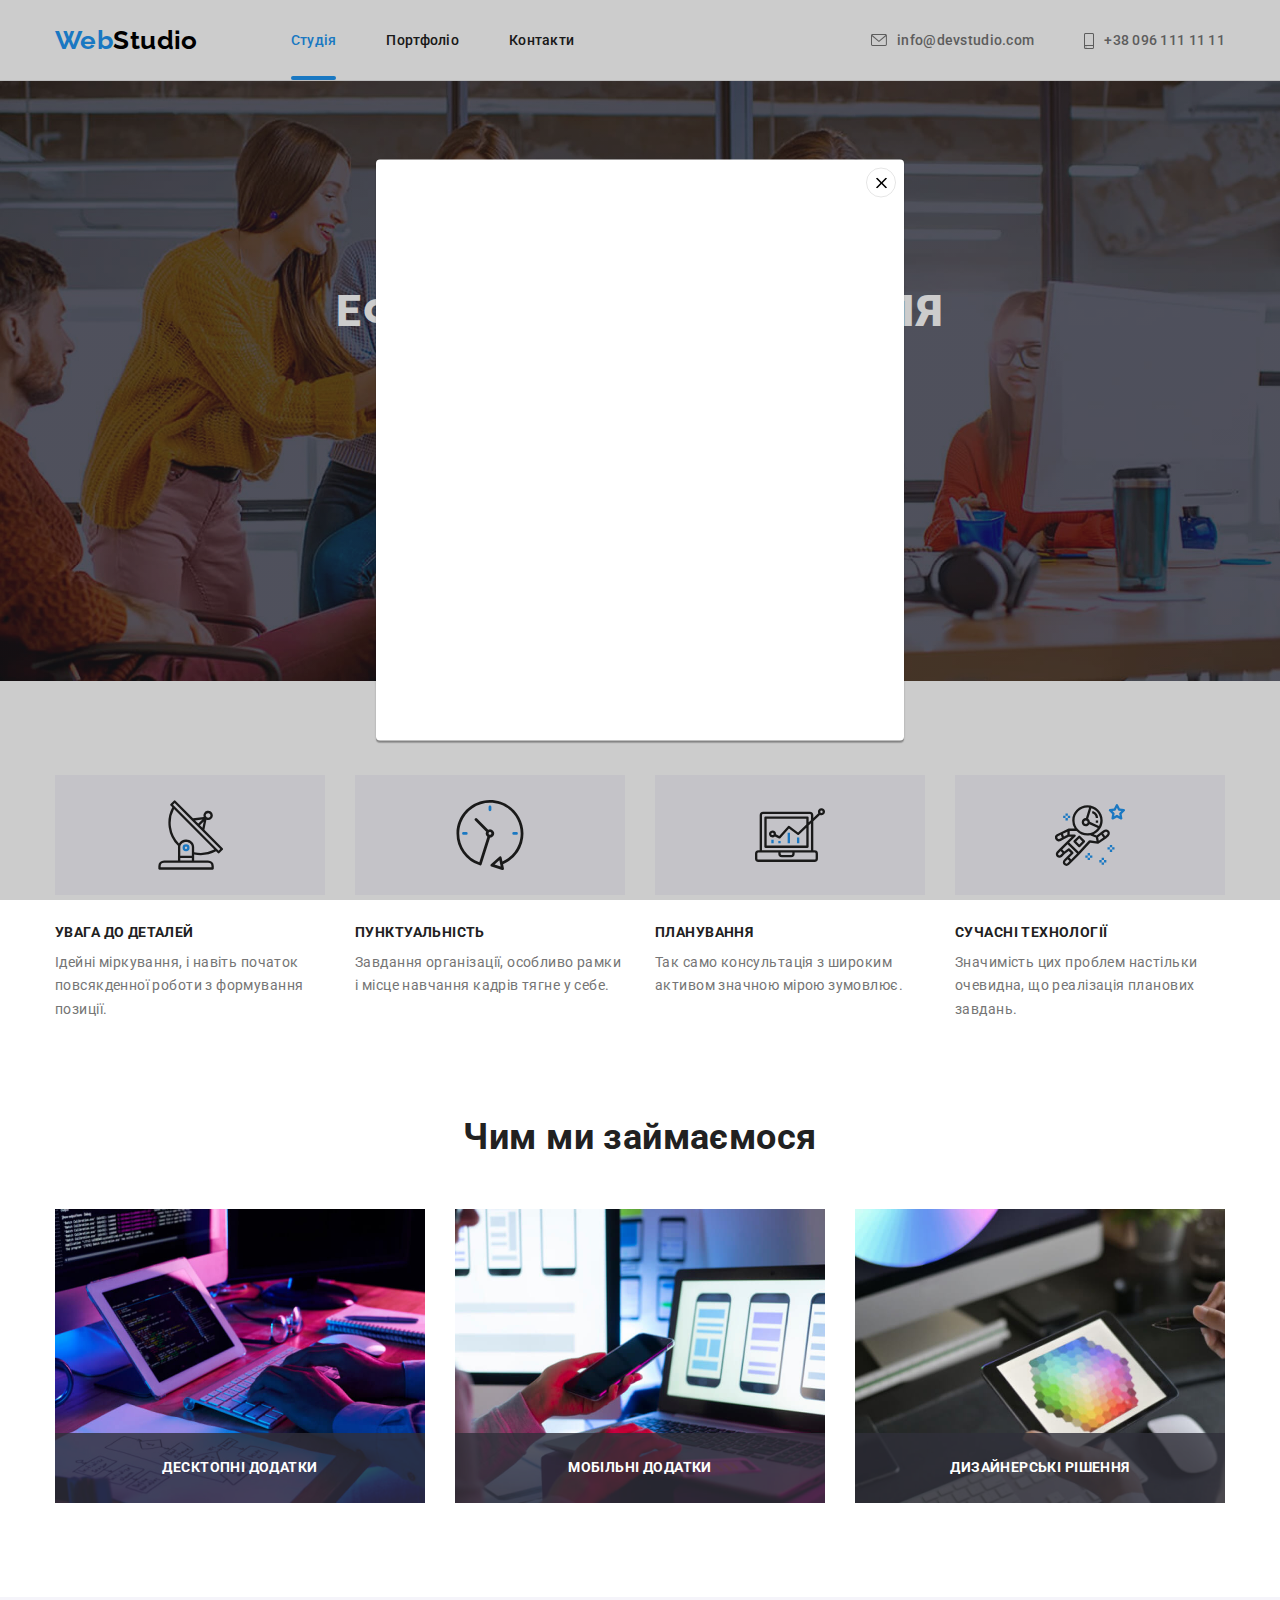
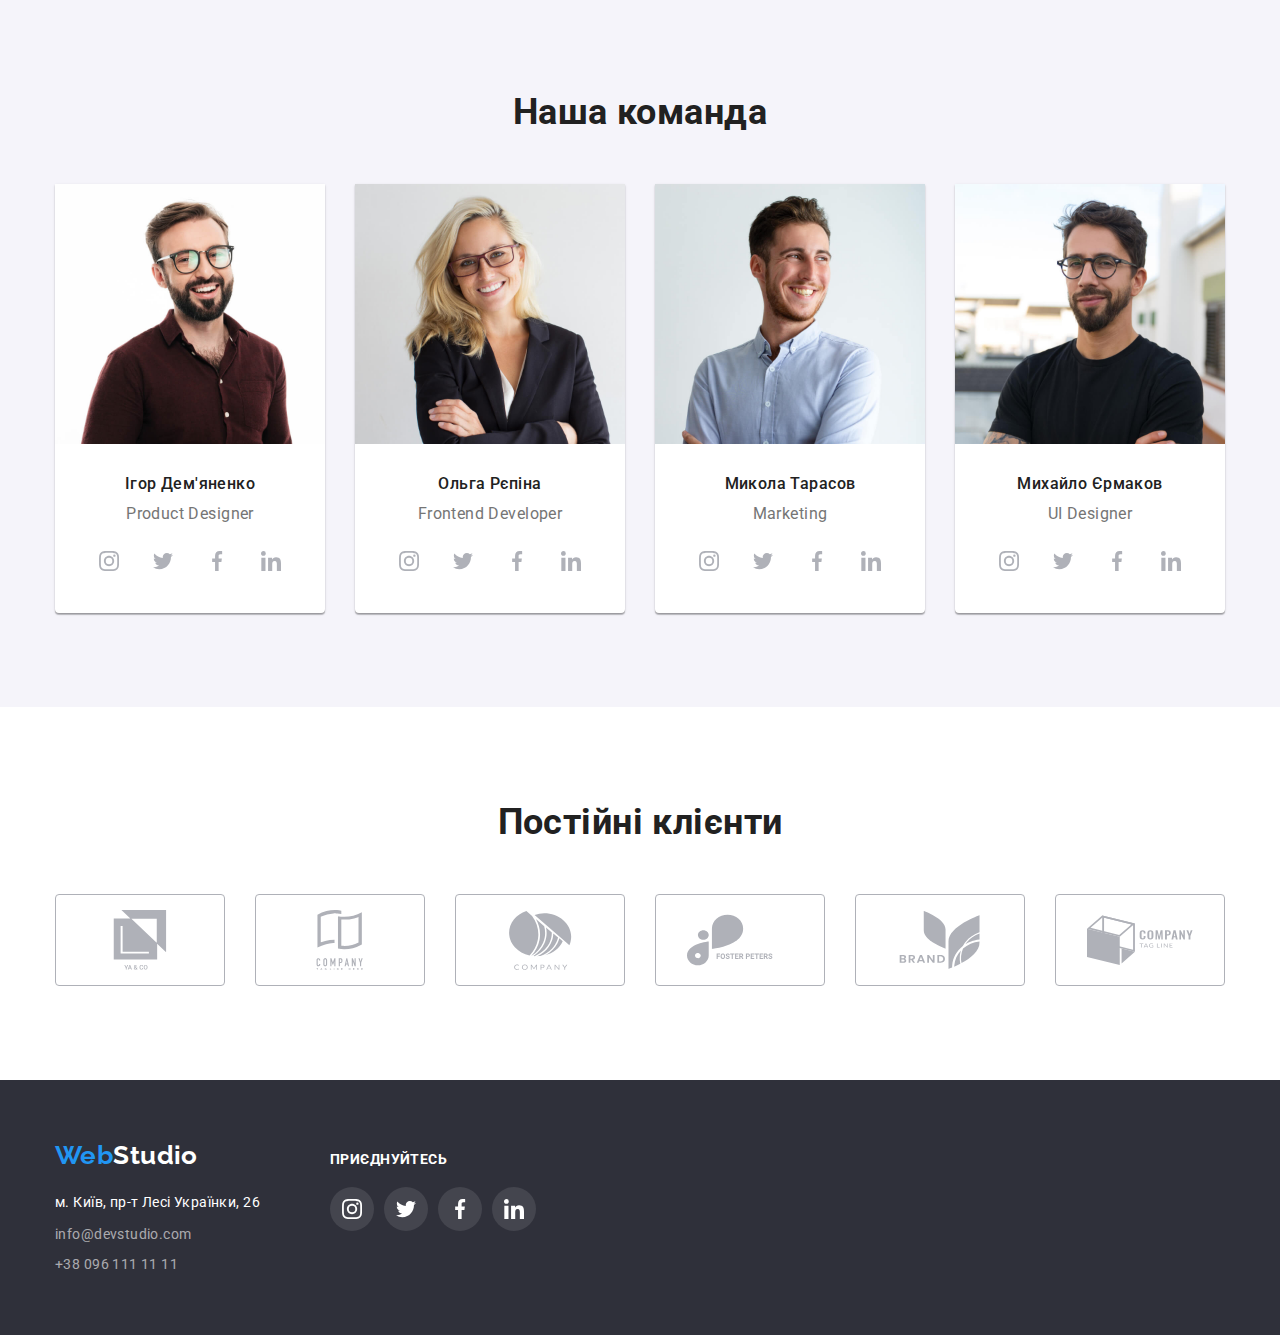
==== index.html @ 3fe08594 "Додає позиціоновані елементи" ====
<!doctype html>
<html lang="uk">

<head>
  <meta charset="utf-8">
  <meta name="viewport" content="width=device-width, initial-scale=1.0">
  <title>WebStudio</title>
  <link rel="preconnect" href="https://fonts.googleapis.com">
  <link rel="preconnect" href="https://fonts.gstatic.com" crossorigin>
  <link href="https://fonts.googleapis.com/css2?family=Raleway:wght@700&family=Roboto:wght@400;500;700;900&display=swap"
    rel="stylesheet">
  <link rel="stylesheet" href="https://cdnjs.cloudflare.com/ajax/libs/modern-normalize/1.1.0/modern-normalize.min.css">
  <link rel="stylesheet" href="./css/styles.css">
</head>

<body>
  <header class="header">
    <div class="header__body container">
      <nav class="header__menu menu">
        <a class="header__logo logo" href="./index.html" lang="en"><span>Web</span>Studio</a>
        <ul class="menu__list">
          <li class="menu__item">
            <a class="menu__link active" href="./index.html">Студія</a>
          </li>
          <li class="menu__item">
            <a class="menu__link" href="./portfolio.html">Портфоліо</a>
          </li>
          <li class="menu__item">
            <a class="menu__link" href="">Контакти</a>
          </li>
        </ul>
      </nav>
      <ul class="header__contacts contacts">
        <li>
          <a class="header__link" href="mailto:info@devstudio.com">
            <svg width="16" height="12">
              <use href="./images/icons.svg#icon-envelope"></use>
            </svg>
            info@devstudio.com
          </a>
        </li>
        <li>
          <a class="header__link" href="tel:+380961111111">
            <svg width="10" height="16">
              <use href="./images/icons.svg#icon-phone"></use>
            </svg>
            +38 096 111 11 11
          </a>
        </li>
      </ul>
    </div>
  </header>

  <main class="main">
    <section class="hero overlay">
      <h1 class="hero__title">Ефективні рішення для вашого бізнесу</h1>
      <button class="hero__btn" type="button" data-modal-open>Замовити послугу</button>
    </section>
    <section class="advantages section">
      <div class="container">
        <h2 class="visually-hidden">Наші переваги</h2>
        <ul class="advantages__list">
          <li class="advantages__item">
            <div class="advantages__thumb">
              <svg width="65" height="70">
                <use href="./images/icons.svg#icon-advantages-icon1"></use>
              </svg>
            </div>
            <h3>Увага до деталей</h3>
            <p>
              Ідейні міркування, і навіть початок повсякденної роботи з
              формування позиції.
            </p>
          </li>
          <li class="advantages__item">
            <div class="advantages__thumb">
              <svg width="70" height="70">
                <use href="./images/icons.svg#icon-advantages-icon2"></use>
              </svg>
            </div>
            <h3>Пунктуальність</h3>
            <p>
              Завдання організації, особливо рамки і місце навчання кадрів тягне
              у себе.
            </p>
          </li>
          <li class="advantages__item">
            <div class="advantages__thumb">
              <svg width="70" height="70">
                <use href="./images/icons.svg#icon-advantages-icon3"></use>
              </svg>
            </div>
            <h3>Планування</h3>
            <p>
              Так само консультація з широким активом значною мірою зумовлює.
            </p>
          </li>
          <li class="advantages__item">
            <div class="advantages__thumb">
              <svg width="70" height="70">
                <use href="./images/icons.svg#icon-advantages-icon4"></use>
              </svg>
            </div>
            <h3>Сучасні технології</h3>
            <p>
              Значимість цих проблем настільки очевидна, що реалізація планових
              завдань.
            </p>
          </li>
        </ul>
      </div>
    </section>
    <section class="activity section">
      <div class="container">
        <h2 class="section__title">Чим ми займаємося</h2>
        <ul class="activity__gallery">
          <li class="activity__item">
            <img src="./images/activity1.jpg" alt="процес роботи" width="370">
            <div class="activity__overlay">
              <p>Десктопні додатки</p>
            </div>
          </li>
          <li class="activity__item">
            <img src="./images/activity2.jpg" alt="процес роботи" width="370">
            <div class="activity__overlay">
              <p>Мобільні додатки</p>
            </div>
          </li>
          <li class="activity__item">
            <img src="./images/activity3.jpg" alt="процес роботи" width="370">
            <div class="activity__overlay">
              <p>Дизайнерські рішення</p>
            </div>
          </li>
        </ul>
      </div>
    </section>
    <section class="team section">
      <div class="container">
        <h2 class="section__title">Наша команда</h2>
        <ul class="team__list">
          <li class="team__card">
            <img src="./images/worker1.jpg" alt="світлина Ігора Дем'яненка" width="270">
            <div class="team__description">
              <h3 class="team__title">Ігор Дем'яненко</h3>
              <p class="team__function" lang="en">Product Designer</p>
              <ul class="team__social-links">
                <li class="team__social-item">
                  <a href="" class="team__social-link" target="_blank" rel="noopener noreferrer nofollow">
                    <svg width="20" height="20">
                      <use href="./images/icons.svg#icon-instagram"></use>
                    </svg>
                  </a>
                </li>
                <li class="team__social-item">
                  <a href="" class="team__social-link" target="_blank" rel="noopener noreferrer nofollow">
                    <svg width="20" height="20">
                      <use href="./images/icons.svg#icon-twitter"></use>
                    </svg>
                  </a>
                </li>
                <li class="team__social-item">
                  <a href="" class="team__social-link" target="_blank" rel="noopener noreferrer nofollow">
                    <svg width="20" height="20">
                      <use href="./images/icons.svg#icon-facebook"></use>
                    </svg>
                  </a>
                </li>
                <li class="team__social-item">
                  <a href="" class="team__social-link" target="_blank" rel="noopener noreferrer nofollow">
                    <svg width="20" height="20">
                      <use href="./images/icons.svg#icon-linkedin"></use>
                    </svg>
                  </a>
                </li>
              </ul>
            </div>
          </li>
          <li class="team__card">
            <img src="./images/worker2.jpg" alt="світлина Ольги Рєпіної" width="270">
            <div class="team__description">
              <h3 class="team__title">Ольга Рєпіна</h3>
              <p class="team__function" lang="en">Frontend Developer</p>
              <ul class="team__social-links">
                <li class="team__social-item">
                  <a href="" class="team__social-link" target="_blank" rel="noopener noreferrer nofollow">
                    <svg width="20" height="20">
                      <use href="./images/icons.svg#icon-instagram"></use>
                    </svg>
                  </a>
                </li>
                <li class="team__social-item">
                  <a href="" class="team__social-link" target="_blank" rel="noopener noreferrer nofollow">
                    <svg width="20" height="20">
                      <use href="./images/icons.svg#icon-twitter"></use>
                    </svg>
                  </a>
                </li>
                <li class="team__social-item">
                  <a href="" class="team__social-link" target="_blank" rel="noopener noreferrer nofollow">
                    <svg width="20" height="20">
                      <use href="./images/icons.svg#icon-facebook"></use>
                    </svg>
                  </a>
                </li>
                <li class="team__social-item">
                  <a href="" class="team__social-link" target="_blank" rel="noopener noreferrer nofollow">
                    <svg width="20" height="20">
                      <use href="./images/icons.svg#icon-linkedin"></use>
                    </svg>
                  </a>
                </li>
              </ul>
            </div>
          </li>
          <li class="team__card">
            <img src="./images/worker3.jpg" alt="світлина Миколи Тарасова" width="270">
            <div class="team__description">
              <h3 class="team__title">Микола Тарасов</h3>
              <p class="team__function" lang="en">Marketing</p>
              <ul class="team__social-links">
                <li class="team__social-item">
                  <a href="" class="team__social-link" target="_blank" rel="noopener noreferrer nofollow">
                    <svg width="20" height="20">
                      <use href="./images/icons.svg#icon-instagram"></use>
                    </svg>
                  </a>
                </li>
                <li class="team__social-item">
                  <a href="" class="team__social-link" target="_blank" rel="noopener noreferrer nofollow">
                    <svg width="20" height="20">
                      <use href="./images/icons.svg#icon-twitter"></use>
                    </svg>
                  </a>
                </li>
                <li class="team__social-item">
                  <a href="" class="team__social-link" target="_blank" rel="noopener noreferrer nofollow">
                    <svg width="20" height="20">
                      <use href="./images/icons.svg#icon-facebook"></use>
                    </svg>
                  </a>
                </li>
                <li class="team__social-item">
                  <a href="" class="team__social-link" target="_blank" rel="noopener noreferrer nofollow">
                    <svg width="20" height="20">
                      <use href="./images/icons.svg#icon-linkedin"></use>
                    </svg>
                  </a>
                </li>
              </ul>
            </div>
          </li>
          <li class="team__card">
            <img src="./images/worker4.jpg" alt="світлина Михайла Єрмакова" width="270">
            <div class="team__description">
              <h3 class="team__title">Михайло Єрмаков</h3>
              <p class="team__function" lang="en">UI Designer</p>
              <ul class="team__social-links">
                <li class="team__social-item">
                  <a href="" class="team__social-link" target="_blank" rel="noopener noreferrer nofollow">
                    <svg width="20" height="20">
                      <use href="./images/icons.svg#icon-instagram"></use>
                    </svg>
                  </a>
                </li>
                <li class="team__social-item">
                  <a href="" class="team__social-link" target="_blank" rel="noopener noreferrer nofollow">
                    <svg width="20" height="20">
                      <use href="./images/icons.svg#icon-twitter"></use>
                    </svg>
                  </a>
                </li>
                <li class="team__social-item">
                  <a href="" class="team__social-link" target="_blank" rel="noopener noreferrer nofollow">
                    <svg width="20" height="20">
                      <use href="./images/icons.svg#icon-facebook"></use>
                    </svg>
                  </a>
                </li>
                <li class="team__social-item">
                  <a href="" class="team__social-link" target="_blank" rel="noopener noreferrer nofollow">
                    <svg width="20" height="20">
                      <use href="./images/icons.svg#icon-linkedin"></use>
                    </svg>
                  </a>
                </li>
              </ul>
            </div>
          </li>
        </ul>
      </div>
    </section>
    <section class="clients section">
      <div class="container">
        <h2 class="section__title">Постійні клієнти</h2>
        <ul class="clients__list">
          <li class="clients__item">
            <a class="clients__link" href="" target="_blank" rel="noopener noreferrer nofollow">
              <svg width="106" height="60">
                <use href="./images/icons.svg#icon-logo1"></use>
              </svg>
            </a>
          </li>
          <li class="clients__item">
            <a class="clients__link" href="" target="_blank" rel="noopener noreferrer nofollow">
              <svg width="106" height="60">
                <use href="./images/icons.svg#icon-logo2"></use>
              </svg>
            </a>
          </li>
          <li class="clients__item">
            <a class="clients__link" href="" target="_blank" rel="noopener noreferrer nofollow">
              <svg width="106" height="60">
                <use href="./images/icons.svg#icon-logo3"></use>
              </svg>
            </a>
          </li>
          <li class="clients__item">
            <a class="clients__link" href="" target="_blank" rel="noopener noreferrer nofollow">
              <svg width="106" height="60">
                <use href="./images/icons.svg#icon-logo4"></use>
              </svg>
            </a>
          </li>
          <li class="clients__item">
            <a class="clients__link" href="" target="_blank" rel="noopener noreferrer nofollow">
              <svg width="106" height="60">
                <use href="./images/icons.svg#icon-logo5"></use>
              </svg>
            </a>
          </li>
          <li class="clients__item">
            <a class="clients__link" href="" target="_blank" rel="noopener noreferrer nofollow">
              <svg width="106" height="60">
                <use href="./images/icons.svg#icon-logo6"></use>
              </svg>
            </a>
          </li>
        </ul>
      </div>
    </section>
  </main>

  <footer class="footer">
    <div class=" footer__container container">
      <div class="footer__content">
        <a class="footer__logo logo" href="./index.html" lang="en"><span>Web</span>Studio</a>
        <address class="footer__contacts">
          <p class="footer__address">м. Київ, пр-т Лесі Українки, 26</p>
          <ul class="footer__contacts-list">
            <li>
              <a href="mailto:info@devstudio.com">info@devstudio.com</a>
            </li>
            <li>
              <a href="tel:+380961111111">+38 096 111 11 11</a>
            </li>
          </ul>
        </address>
      </div>
      <div class="footer__social-media">
        <p class="footer__prompt">Приєднуйтесь</p>
        <ul class="footer__social-links">
          <li class="footer__social-item">
            <a href="" class="footer__social-link" target="_blank" rel="noopener noreferrer nofollow">
              <svg width="20" height="20">
                <use href="./images/icons.svg#icon-instagram"></use>
              </svg>
            </a>
          </li>
          <li class="footer__social-item">
            <a href="" class="footer__social-link" target="_blank" rel="noopener noreferrer nofollow">
              <svg width="20" height="20">
                <use href="./images/icons.svg#icon-twitter"></use>
              </svg>
            </a>
          </li>
          <li class="footer__social-item">
            <a href="" class="footer__social-link" target="_blank" rel="noopener noreferrer nofollow">
              <svg width="20" height="20">
                <use href="./images/icons.svg#icon-facebook"></use>
              </svg>
            </a>
          </li>
          <li class="footer__social-item">
            <a href="" class="footer__social-link" target="_blank" rel="noopener noreferrer nofollow">
              <svg width="20" height="20">
                <use href="./images/icons.svg#icon-linkedin"></use>
              </svg>
            </a>
          </li>
        </ul>
      </div>
    </div>
  </footer>

  <div class="backdrop" data-modal>
    <div class="modal">
      <button class="modal__close-btn" type="button" data-modal-close>
        <svg width="11" height="11">
          <use href="./images/icons.svg#icon-close"></use>
        </svg>
      </button>
    </div>
  </div>

  <script src="./js/modal.js"></script>
</body>

</html>
---- css/styles.css ----
/*=============== VARIABLES CSS ===============*/
:root {
  /*========== Colors ==========*/
  --primary-title-color: #212121;
  --primary-text-color: #757575;
  --white-color: #ffffff;
  --transparent-white-color: rgba(255, 255, 255, .6);
  --black-color: #000000;
  --accent-color: #2196f3;
  --transparent-accent-color: rgba(33, 150, 243, 0.9);
  --dark-bgc: #2f303a;
  --main-bgc: #f5f5f5;
  --hero-btn-active: #188ce8;
  --filter-btn-color: #f5f4fa;
  --border-color: #ececec;
  --portfolio-border-color: #eeeeee;
  --fill-color: #afb1b8;
  --footer-social-link-color: rgba(255, 255, 255, 0.1);
  --activity-overlay-bgc: rgba(47, 48, 58, 0.8);
  --backdrop-bgc: rgba(0, 0, 0, 0.2);

  /*========== Font and typography ==========*/
  --primary-font: 'Roboto', sans-serif;
  --secondary-font:'Raleway', sans-serif;
}

/*=============== BASE ===============*/
h1,
h2,
h3,
h4,
h5,
h6,
p {
  margin-top: 0;
  margin-bottom: 0;
}

ul { 
  list-style: none;
  margin-top: 0;
  margin-bottom: 0;
  padding-left: 0;
}

a { text-decoration: none; }

img {
  display: block;
  max-width: 100%;
  height: auto;
}

body {
  font-family: var(--primary-font);
  letter-spacing: 0.03em;
  font-size: 14px;
  color: var(--primary-title-color);
}

/*=============== REUSABLE CSS CLASSES ===============*/
.container {
  width: 1200px;
  margin-right: auto;
  margin-left: auto;
  padding-right: 15px;
  padding-left: 15px;
}

.section {
  padding-top: 94px;
  padding-bottom: 94px;
}

.section__title {
  margin-bottom: 50px;
  font-weight: 700;
  font-size: 36px;
  line-height: 1.2;
  text-align: center;
}

.logo {
  font-family: var(--secondary-font);
  font-weight: 700;
  font-size: 26px;
  line-height: 1.2;
  color: var(--black-color);
}

.logo span { color: var(--accent-color); }

.visually-hidden { 
  position: absolute;
  width: 1px;
  height: 1px;
  margin: -1px;
  padding: 0;
  overflow: hidden;
  border: 0;
  clip: rect(0 0 0 0);
}

/*=============== HEADER & NAV ===============*/
.header { 
  padding-top: 25px;
  padding-bottom: 24px;
  border-bottom: 1px solid var(--border-color); 
}

.header__body {
  display: flex;
  align-items: center;
}

.header__logo {
  margin-right: 93px;
}

.header__menu {
  display: flex;
  align-items: center;
}

.menu__list {
  display: flex;
} 

.menu__item:not(:last-child) {
  margin-right: 50px;
}

.menu__link {
  position: relative;
  font-weight: 500;
  line-height: 1.1;
  letter-spacing: 0.02em;
  color: inherit;
  transition: color 250ms cubic-bezier(0.4, 0, 0.2, 1);
}

.menu__link.active,
.menu__link:hover,
.menu__link:focus {
  color: var(--accent-color);
}

.menu__link.active::after {
  content: '';
  position: absolute;
  left: 0;
  bottom: -32px;
  display: block;
  width: 100%;
  height: 4px;
  background-color: var(--accent-color);
  border-radius: 2px;
}

.header__contacts {
  display: flex;
  margin-left: auto;
}

.header__contacts > li:not(:last-child) {
  margin-right: 50px;
}

.header__link {
  display: flex;
  align-items: center;
  font-weight: 500;
  line-height: 1.1;
  letter-spacing: 0.02em;
  color: var(--primary-text-color);
  transition: color 250ms cubic-bezier(0.4, 0, 0.2, 1);
}

.header__link:hover,
.header__link:focus {
  color: var(--accent-color);
}

.header__link svg {
  margin-right: 10px;
  fill: currentColor;
}

/*=============== HERO ===============*/
.hero { 
  padding-top: 200px;
  padding-bottom: 200px;
  text-align: center;
  background-color: var(--dark-bgc); 
}

.overlay {
  max-width: 1600px;
  height: 600px;
  margin-left: auto;
  margin-right: auto;
  background-image: linear-gradient( to right, rgba(47, 48, 58, 0.4), rgba(47, 48, 58, 0.4)), 
    url(../images/hero-bg.jpg);
  background-repeat: no-repeat;
  background-size: cover;
  background-position: center;
}

.hero__title {
  max-width: 696px;
  margin-right: auto;
  margin-left: auto;
  margin-bottom: 30px;
  font-weight: 900;
  font-size: 44px;
  line-height: 1.4;
  letter-spacing: 0.06em;
  text-transform: uppercase;
  color: var(--white-color);
}

.hero__btn {
  padding: 10px 32px;
  font-weight: 700;
  font-size: 16px;
  line-height: 1.9;
  letter-spacing: 0.06em;
  color: var(--white-color);
  background-color: var(--accent-color);
  border-style: none;
  box-shadow: 0px 4px 4px rgba(0, 0, 0, 0.15);
  border-radius: 4px;
  cursor: pointer;
  transition: background-color 250ms cubic-bezier(0.4, 0, 0.2, 1);
}

.hero__btn:hover,
.hero__btn:focus {
  background-color: var(--hero-btn-active);
}

/*=============== ADVANTAGES ===============*/
.advantages__list {
  display: flex;
}

.advantages__item {
  width: calc((100% - 90px) / 4);
}

.advantages__item:not(:last-child) {
  margin-right: 30px;
}

.advantages__thumb {
  height: 120px;
  display: flex;
  justify-content: center;
  align-items: center;
  margin-bottom: 30px;
  background-color: var(--filter-btn-color);
}

.advantages__item > h3 {
  margin-bottom: 10px;
  font-weight: 700;
  font-size: 14px;
  line-height: 1.1;
  text-transform: uppercase;
}

.advantages__item > p {
  line-height: 1.7;
  color: var(--primary-text-color);
}

/*=============== ACTIVITY ===============*/
.activity { padding-top: 0; }

.activity__gallery {
  display: flex;
  flex-wrap: wrap;
}

.activity__item { 
  position: relative;
  width: calc((100% - 60px) / 3); 
}

.activity__item:not(:nth-child(3n)) { margin-right: 30px; }

.activity__overlay {
  position: absolute;
  left: 0;
  bottom: 0;
  width: 100%;
  height: 70px;
  display: flex;
  justify-content: center;
  align-items: center;
  background-color: var(--activity-overlay-bgc);
}

.activity__overlay p {
  font-weight: 700;
  line-height: 1.1;
  text-transform: uppercase;
  color: var(--white-color);
}

/*=============== TEAM ===============*/
.team { background-color: var(--filter-btn-color); }

.team__list { display: flex; }

.team__card {
  background-color: var(--white-color);
  box-shadow: 0px 1px 3px rgba(0, 0, 0, 0.12), 0px 1px 1px rgba(0, 0, 0, 0.14), 0px 2px 1px rgba(0, 0, 0, 0.2);
  border-radius: 0px 0px 4px 4px;
}

.team__card { width: calc((100% - 90px) / 4); }

.team__card:not(:last-child) { margin-right: 30px; }

.team__description { 
  padding-top: 30px;
  padding-bottom: 30px;
}

.team__title {
  margin-bottom: 10px;
  font-weight: 500;
  font-size: 16px;
  line-height: 1.2;
  text-align: center;
}

.team__function {
  margin-bottom: 16px;
  font-size: 16px;
  line-height: 1.2;
  text-align: center;
  color: var(--primary-text-color);
}

.team__social-links {
  display: flex;
  justify-content: center;
}

.team__social-links > li:not(:last-child) { margin-right: 10px; }

.team__social-item {
  width: 44px;
  height: 44px;
}

.team__social-link {
  display: flex;
  justify-content: center;
  align-items: center;
  width: 100%;
  height: 100%;
  background-color: transparent;
  border-radius: 50%;
  color: var(--fill-color);
  transition: background-color 250ms cubic-bezier(0.4, 0, 0.2, 1), color 250ms cubic-bezier(0.4, 0, 0.2, 1);
}

.team__social-link:hover,
.team__social-link:focus {
  background-color: var(--accent-color);
  color: var(--white-color);
}

.team__social-link svg {
  fill: currentColor
}

/*=============== HERO ===============*/
.clients__list {
  display: flex;
  justify-content: space-between;
}

.clients__link {
  display: flex;
  align-items: center;
  justify-content: center;
  width: 170px;
  height: 92px;
  color: var(--fill-color);
  border: 1px solid var(--fill-color);
  border-radius: 4px;
  transition: border-color 250ms cubic-bezier(0.4, 0, 0.2, 1), color 250ms cubic-bezier(0.4, 0, 0.2, 1);
}

.clients__link:hover,
.clients__link:focus {
  color: var(--accent-color);
  border-color: var(--accent-color);
}

.clients__link svg {
  fill: currentColor;
}

/*=============== FOOTER ===============*/
.footer { 
  padding-block: 60px;
  background-color: var(--dark-bgc); 
}

.footer__container {
  display: flex;
  align-items: baseline;
}

.footer__content { margin-right: 70px; }

.footer__logo { 
  display: block;
  margin-bottom: 20px;
  color: var(--white-color); 
}

.footer__address,
.footer__contacts-list a {
  font-style: normal;
}

.footer__address { 
  margin-bottom: 9px;
  line-height: 1.7;
  color: var(--white-color); 
}

.footer__contacts-list a {
  display: block;
  line-height: 1.5;
  color: var(--transparent-white-color);
  transition: color 250ms cubic-bezier(0.4, 0, 0.2, 1);
}

.footer__contacts-list li:first-child { margin-bottom: 9px; }

.footer__contacts-list a:hover,
.footer__contacts-list a:focus {
  color: var(--accent-color);
}

.footer__prompt {
  margin-bottom: 20px;
  font-weight: 700;
  font-size: 14px;
  line-height: 1.1;
  text-transform: uppercase;
  color: var(--white-color);
}

.footer__social-links { display: flex; }

.footer__social-links > li:not(:last-child) { margin-right: 10px; }

.footer__social-item {
  width: 44px;
  height: 44px;
}

.footer__social-link {
  width: 100%;
  height: 100%;
  display: flex;
  justify-content: center;
  align-items: center;
  background-color: var(--footer-social-link-color);
  border-radius: 50%;
  color: var(--fill-color);
  transition: background-color 250ms cubic-bezier(0.4, 0, 0.2, 1);
}

.footer__social-link:hover,
.footer__social-link:focus {
  background-color: var(--accent-color);
}

.footer__social-link svg {
  fill: var(--white-color);
}

/*=============== PORTFOLIO ===============*/
.portfolio__filter-list { 
  display: flex; 
  justify-content: center;
  margin-bottom: 50px;
}

.portfolio__filter-item:not(:last-child) { margin-right: 8px; }

.portfolio__filter-btn {
  padding: 6px 22px;
  font-weight: 500;
  font-size: 16px;
  line-height: 1.6;
  background-color: var(--filter-btn-color);
  border: none;
  border-radius: 4px;
  cursor: pointer;
  transition: background-color 250ms cubic-bezier(0.4, 0, 0.2, 1), 
              color 250ms cubic-bezier(0.4, 0, 0.2, 1),
              box-shadow 250ms cubic-bezier(0.4, 0, 0.2, 1);
}

.portfolio__filter-btn.active {
  color: var(--white-color);
  background-color: var(--accent-color);
  box-shadow: 0px 3px 1px rgba(0, 0, 0, .1), 
              0px 1px 2px rgba(0, 0, 0, .08), 
              0px 2px 2px rgba(0, 0, 0, .12);
}

.portfolio__filter-btn:hover,
.portfolio__filter-btn:focus {
  color: var(--white-color);
  background-color: var(--accent-color);
  box-shadow: 0px 3px 1px rgba(0, 0, 0, 0.1), 
              0px 1px 2px rgba(0, 0, 0, 0.08), 
              0px 2px 2px rgba(0, 0, 0, 0.12);
}

.portfolio__list {
  display: flex;
  flex-wrap: wrap;
}

.portfolio__item { width: calc((100% - 60px) / 3); }

.portfolio__item:not(:nth-child(3n)) { margin-right: 30px; }

.portfolio__item:not(:nth-last-child(-n + 3)) { margin-bottom: 30px; }

.portfolio__link { 
  display: block; 
  transition: box-shadow 250ms cubic-bezier(0.4, 0, 0.2, 1);
}

.portfolio__link:hover,
.portfolio__link:focus { 
  box-shadow: 0px 1px 1px rgba(0, 0, 0, 0.12), 
              0px 4px 4px rgba(0, 0, 0, 0.06), 
              1px 4px 6px rgba(0, 0, 0, 0.16);            
}

.portfolio__link:hover .portfolio__overlay,
.portfolio__link:focus .portfolio__overlay {
  transform: translateY(0);
}

.portfolio__thumb { position: relative; overflow: hidden;}

.portfolio__overlay {
  position: absolute;
  top: 0;
  left: 0;
  width: 100%;
  height: 100%;
  padding: 63px 24px;
  background-color: var(--transparent-accent-color);
  transform: translateY(100%);
  transition: transform 250ms cubic-bezier(0.4, 0, 0.2, 1);
}

.portfolio__overlay p {
  font-size: 18px;
  line-height: 1.6;
  color: var(--white-color);
}

.portfolio__description-box { 
  padding: 20px 24px; 
  border: 1px solid var(--portfolio-border-color);
}

.portfolio__description-box > h3 {
  margin-bottom: 4px;
  font-weight: 700;
  font-size: 18px;
  line-height: 2;
  letter-spacing: 0.06em;
  color: var(--primary-title-color);
}

.portfolio__description-box > p {
  font-size: 16px;
  line-height: 1.9;
  color: var(--primary-text-color);
}

/*=============== DIALOG WINDOW ===============*/
.backdrop {
  position: fixed;
  top: 0;
  left: 0;
  height: 100vh;
  width: 100vw;
  background-color: var(--backdrop-bgc);
  opacity: 1;
  transition: opacity 250ms cubic-bezier(0.4, 0, 0.2, 1), visibility 250ms cubic-bezier(0.4, 0, 0.2, 1);
}

.is-hidden {
  visibility: hidden;
  opacity: 0;
  pointer-events: none;
}

.backdrop.is-hidden .modal {
  opacity: 0;
  transform: translate(-50%, -50%) scale(.2);
}

.modal {
  position: absolute;
  top: 50%;
  left: 50%;
  width: 528px;
  min-height: 581px;
  background-color: var(--white-color);
  box-shadow: 0px 1px 3px rgba(0, 0, 0, 0.12), 
              0px 1px 1px rgba(0, 0, 0, 0.14), 
              0px 2px 1px rgba(0, 0, 0, 0.2);
  border-radius: 4px;
  opacity: 1;
  transform: translate(-50%, -50%) scale(1);
  transition: transform 250ms cubic-bezier(0.4, 0, 0.2, 1), opacity 250ms cubic-bezier(0.4, 0, 0.2, 1);
}

.modal__close-btn {
  position: absolute;
  top: 8px;
  right: 8px;
  display: flex;
  align-items: center;
  justify-content: center;
  width: 30px;
  height: 30px;
  outline: none;
  background-color: transparent;
  border: 1px solid rgba(0, 0, 0, 0.1);
  border-radius: 50%;
  cursor: pointer;
}
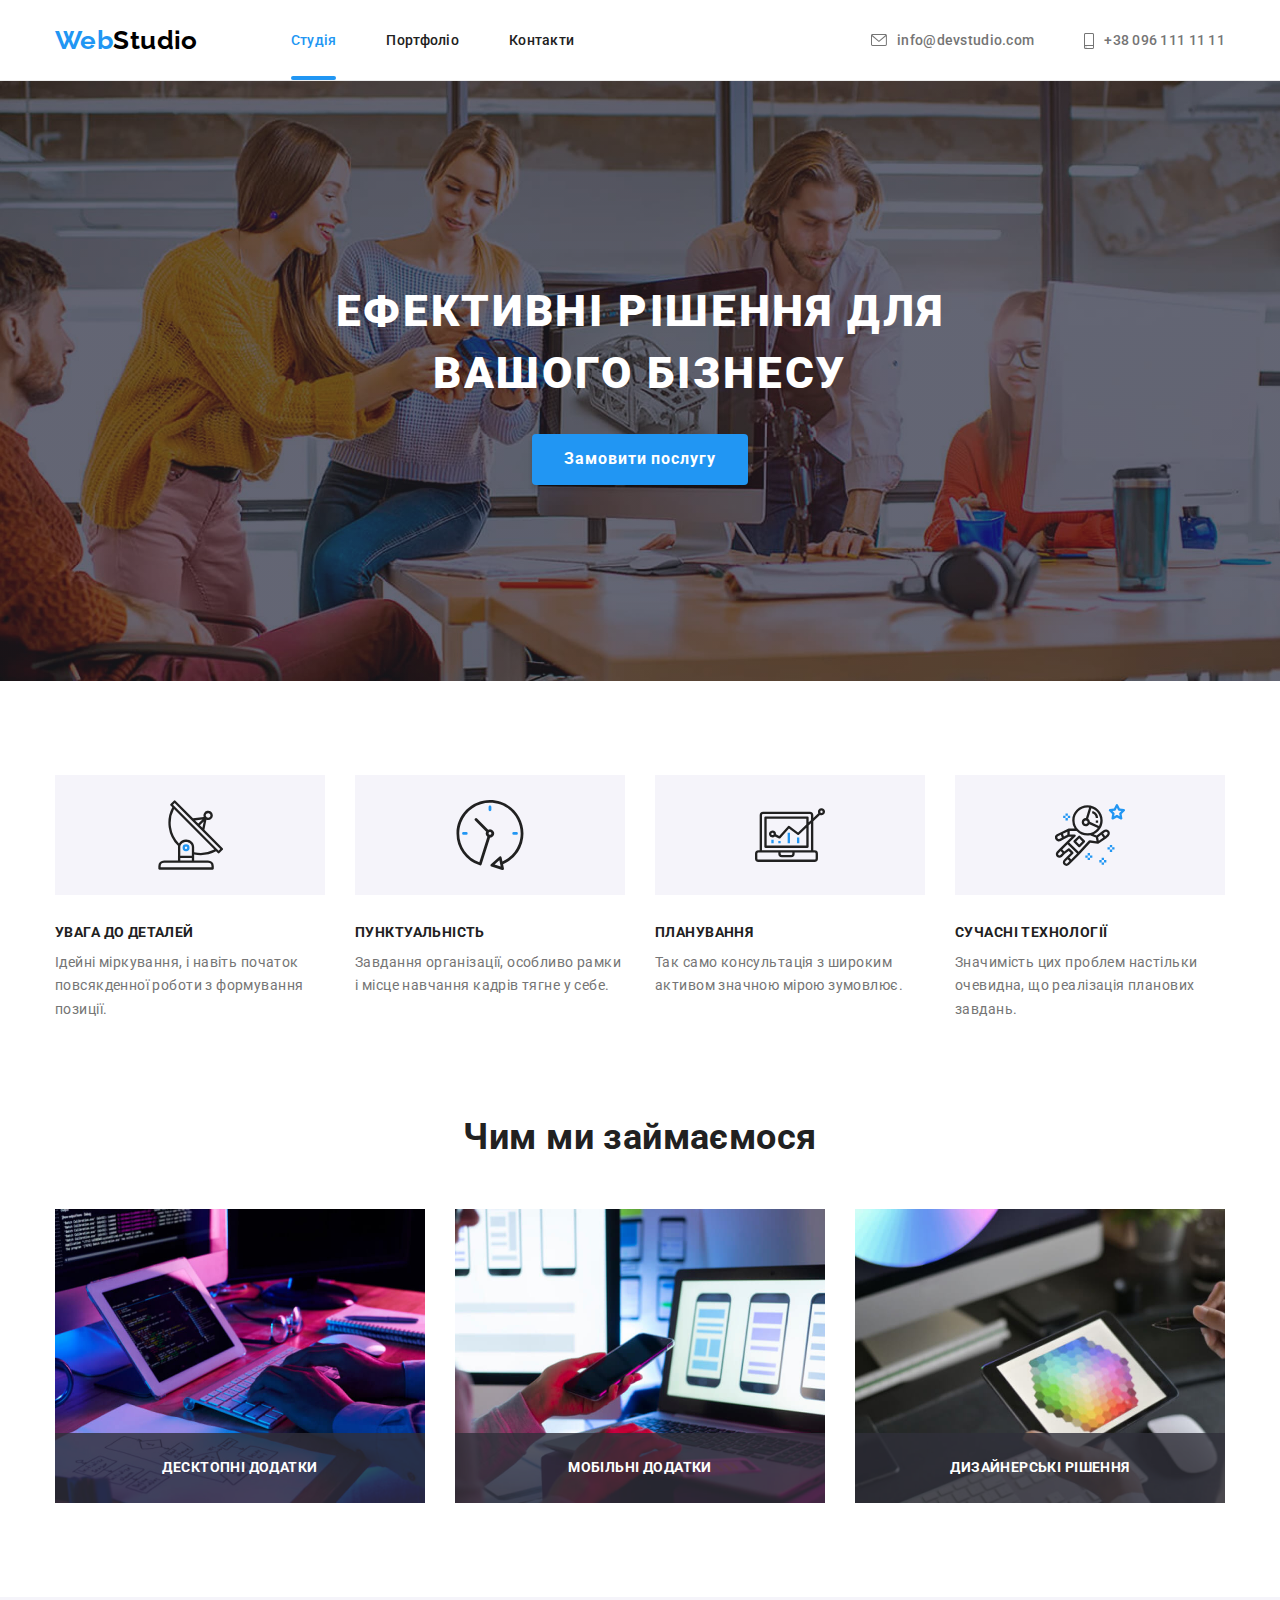
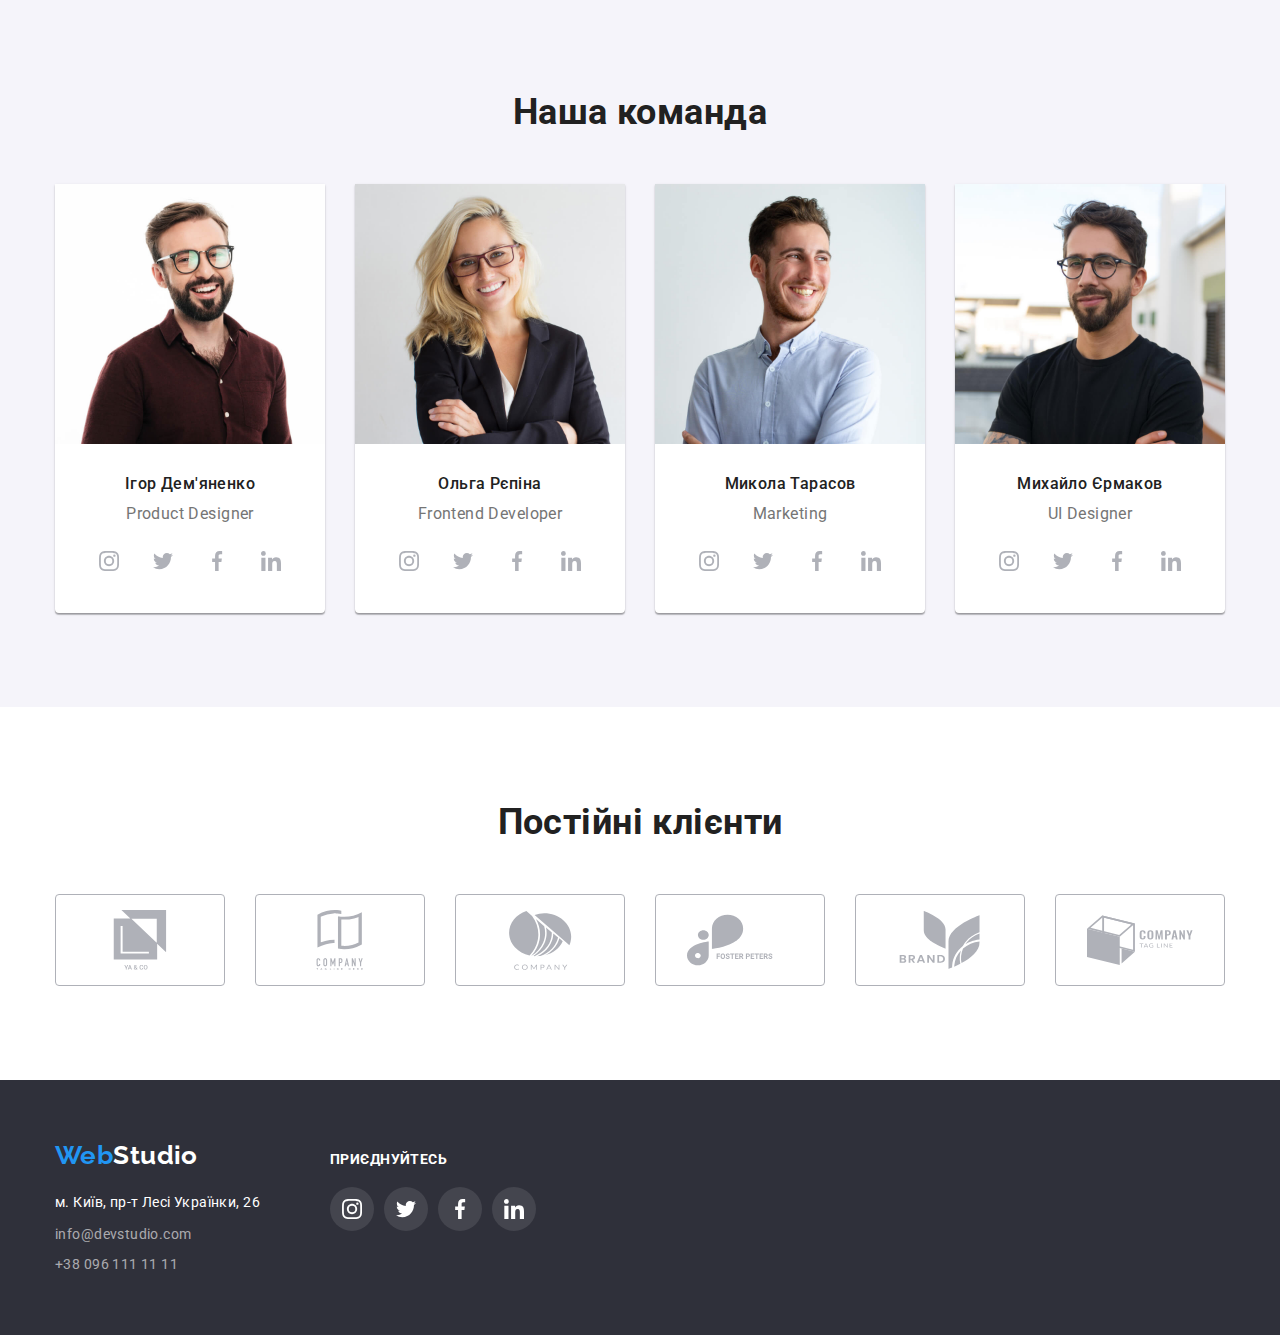
==== commit 00bf2671: "Додає is-hidden" ====
--- a/index.html
+++ b/index.html
@@ -393,7 +393,7 @@
     </div>
   </footer>
 
-  <div class="backdrop" data-modal>
+  <div class="backdrop is-hidden" data-modal>
     <div class="modal">
       <button class="modal__close-btn" type="button" data-modal-close>
         <svg width="11" height="11">
